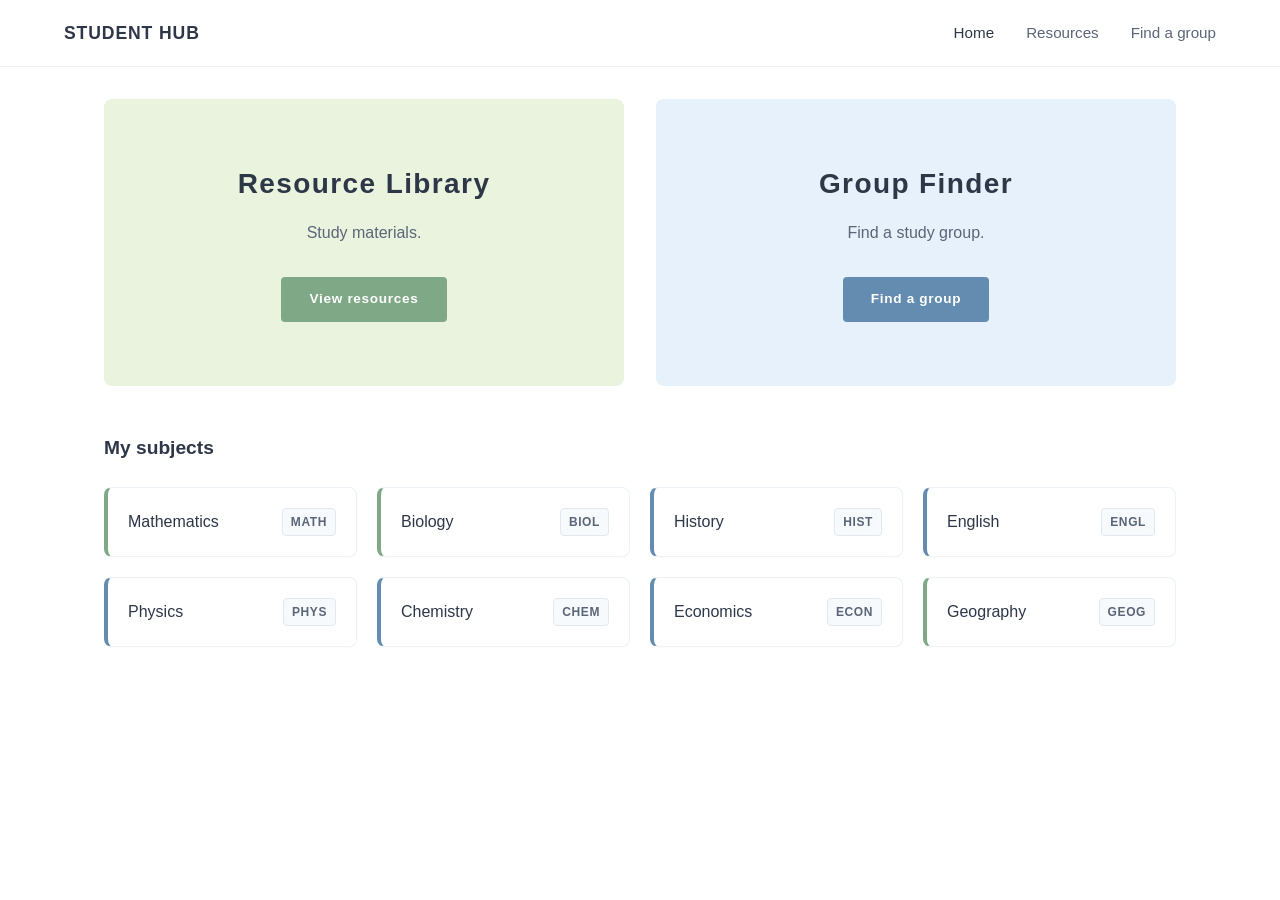
==== index.html @ 7a501eaf "added subject pages" ====
<!DOCTYPE html>
<html lang="en">
<head>
    <meta charset="UTF-8">
    <meta name="viewport" content="width=device-width, initial-scale=1.0">
    <title>Student Hub</title>
    <link rel="stylesheet" href="css/style.css">
</head>
<body>
    

    <nav class="navbar">
    <a href="index.html" class="nav-logo">STUDENT HUB</a>
    <div class="nav-links">
        <a href="index.html" class="active">Home</a>
        <a href="resources.html">Resources</a>
        <a href="group-finder.html">Find a group</a>
    </div>   
</nav>

    <main class="container">
        <section class="split-layout">
            <div class="split-panel panel-resources">
                <h2>Resource Library</h2>
                <p>Study materials.</p>
                <a href="resources.html" class="panel-btn">View resources</a>
            </div>
            <div class="split-panel panel-finder">
                <h2>Group Finder</h2>
                <p>Find a study group.</p>
                <a href="group-finder.html" class="panel-btn">Find a group</a>
            </div>
        </section>
 
     <section class="subject-section">
    <h3 class="section-title">My subjects</h3>
    <div class="subject-grid">
        <a href="math.html" class="subject-card border-math">
            <span class="subject-name">Mathematics</span>
            <span class="subject-code">MATH</span>
        </a>
        <a href="biology.html" class="subject-card border-bio">
            <span class="subject-name">Biology</span>
            <span class="subject-code">BIOL</span>
        </a>
        <a href="history.html" class="subject-card border-history">
            <span class="subject-name">History</span>
            <span class="subject-code">HIST</span>
        </a>
        <a href="english.html" class="subject-card border-lit">
            <span class="subject-name">English</span>
            <span class="subject-code">ENGL</span>
        </a>
        <a href="physics.html" class="subject-card border-physics">
            <span class="subject-name">Physics</span>
            <span class="subject-code">PHYS</span>
        </a>
        <a href="chemistry.html" class="subject-card border-chem">
            <span class="subject-name">Chemistry</span>
            <span class="subject-code">CHEM</span>
        </a>
        <a href="economics.html" class="subject-card border-econ">
            <span class="subject-name">Economics</span>
            <span class="subject-code">ECON</span>
        </a>
        <a href="geography.html" class="subject-card border-geo">
            <span class="subject-name">Geography</span>
            <span class="subject-code">GEOG</span>
        </a>
    </div>
</section>

    <script src="js/main.js"></script>
</body>
</html>
---- css/style.css ----
:root {
    --white-base: #ffffff;
    --text-main: #2d3748;
    --text-muted: #5a6578;
    --bg-resources: #eaf3de;
    --btn-resources: #7fa886;
    --bg-finder: #e6f1fb;
    --btn-finder: #638cb0;
    --font-clean: -apple-system, BlinkMacSystemFont, "Segoe UI", Roboto, sans-serif;
}

* {
    margin: 0;
    padding: 0;
    box-sizing: border-box;
}

body {
    font-family: var(--font-clean);
    background-color: var(--white-base);
    color: var(--text-main);
    line-height: 1.5;
}

.navbar {
    display: flex;
    justify-content: space-between;
    align-items: center;
    padding: 1.25rem 5%;
    background-color: var(--white-base);
    border-bottom: 1px solid #edf2f7;
}

.nav-logo {
    font-weight: 700;
    font-size: 1.1rem;
    letter-spacing: 0.05em;
    color: var(--text-main);
}

.nav-links {
    display: flex;
    align-items: center;
    gap: 2rem;
}

.nav-links a {
    text-decoration: none;
    color: var(--text-muted);
    font-size: 0.95rem;
    font-weight: 500;
    transition: color 0.2s ease;
}

.nav-links a:hover, .nav-links a.active {
    color: var(--text-main);
}

.container {
    max-width: 1200px;
    margin: 0 auto;
    padding: 2rem 5%;
}

.split-layout {
    display: flex;
    gap: 2rem;
    margin-bottom: 3rem;
    width: 100%;
}

.split-panel {
    flex: 1;
    border-radius: 8px;
    padding: 4rem 2rem;
    display: flex;
    flex-direction: column;
    align-items: center;
    justify-content: center;
    text-align: center;
    min-height: 280px;
}

.panel-resources {
    background-color: var(--bg-resources);
}

.panel-finder {
    background-color: var(--bg-finder);
}

.panel-resources h2, .panel-finder h2 {
    font-size: 1.75rem;
    font-weight: 700;
    margin-bottom: 1rem;
    letter-spacing: 0.05em;
}

.panel-resources p, .panel-finder p {
    color: var(--text-muted);
    font-size: 1rem;
    margin-bottom: 2rem;
    max-width: 400px;
}

.panel-btn {
    display: inline-block;
    text-decoration: none;
    font-weight: 600;
    font-size: 0.85rem;
    letter-spacing: 0.05em;
    padding: 0.75rem 1.75rem;
    border-radius: 4px;
    color: #ffffff;
    transition: background-color 0.2s ease;
}

.panel-resources .panel-btn {
    background-color: var(--btn-resources);
}

.panel-finder .panel-btn {
    background-color: var(--btn-finder);
}

.panel-btn:hover {
    opacity: 0.9;
}

.subject-section {
    margin-top: 2rem;
}

.section-title {
    font-size: 1.2rem;
    font-weight: 600;
    color: var(--text-main);
    margin-bottom: 1.5rem;
}

.subject-grid {
    display: grid;
    grid-template-columns: repeat(auto-fill, minmax(220px, 1fr));
    gap: 1.25rem;
}

.subject-card {
    display: flex;
    justify-content: space-between;
    align-items: center;
    background-color: var(--white-base);
    text-decoration: none;
    color: var(--text-main);
    padding: 1.25rem;
    border-radius: 8px;
    font-weight: 500;
    border: 1px solid #edf2f7;
    box-shadow: 0 1px 3px rgba(0,0,0,0.02);
    transition: transform 0.2s ease, box-shadow 0.2s ease;
}

.subject-card:hover {
    transform: translateY(-2px);
    box-shadow: 0 4px 6px rgba(0,0,0,0.05);
}

.border-math, .border-bio, .border-geo {
    border-left: 4px solid var(--btn-resources);
}

.border-history, .border-lit, .border-physics, .border-chem, .border-econ {
    border-left: 4px solid var(--btn-finder);
}

.subject-code {
    font-size: 0.75rem;
    font-weight: 700;
    letter-spacing: 0.05em;
    color: var(--text-muted);
    background-color: #f7fafc;
    padding: 0.25rem 0.5rem;
    border-radius: 4px;
    border: 1px solid #e2e8f0;
}

.navbar.nav-resources {
    border-bottom: 3px solid var(--btn-resources);
}

.navbar.nav-finder {
    border-bottom: 3px solid var(--btn-finder);
}

.page-header {
    padding: 2.5rem;
    border-radius: 8px;
    margin-bottom: 2rem;
}

.header-resources {
    background-color: var(--bg-resources);
}

.header-finder {
    background-color: var(--bg-finder);
}

.page-header h1 {
    font-size: 2rem;
    margin-bottom: 0.5rem;
    color: var(--text-main);
}

.page-header p {
    color: var(--text-muted);
    font-size: 1rem;
}

.placeholder-area {
    display: flex;
    align-items: center;
    justify-content: center;
    border: 2px dashed #e2e8f0;
    border-radius: 8px;
    min-height: 250px;
    padding: 2rem;
    text-align: center;
    color: var(--text-muted);
    font-style: italic;
    background-color: #fafafa;
}

@media (max-width: 768px) {
    .split-layout {
        flex-direction: column;
        gap: 1.5rem;
    }
    .split-panel {
        min-height: 220px;
        padding: 2rem 1rem;
    }
}

@media (max-width: 480px) {
    .subject-grid {
        grid-template-columns: 1fr;
        gap: 0.75rem;
    }
    .nav-links {
        gap: 1rem;
    }
}

.nav-logo {
    text-decoration: none;
    color: var(--text-main);
    font-weight: 700;
    font-size: 1.1rem;
    letter-spacing: 0.05em;
    cursor: pointer;
}


.btn {
    display: inline-block;
    padding: 10px 20px;
    background-color: #007bff;
    color: white;
    text-decoration: none;
    border-radius: 5px;
    margin-top: 10px;
}

.btn:hover {
    background-color: #0056b3;
}

.btn {
    display: inline-block;
    padding: 10px 20px;
    background-color: #007bff;
    color: white;
    text-decoration: none;
    border-radius: 5px;
    margin-top: 10px;
}

.btn:hover {
    background-color: #0056b3;
}

.btn-secondary {
    display: inline-block;
    padding: 10px 20px;
    background-color: #6c757d;
    color: white;
    text-decoration: none;
    border-radius: 5px;
    margin-top: 10px;
    margin-left: 10px;
}

.btn-secondary:hover {
    background-color: #5a6268;
}
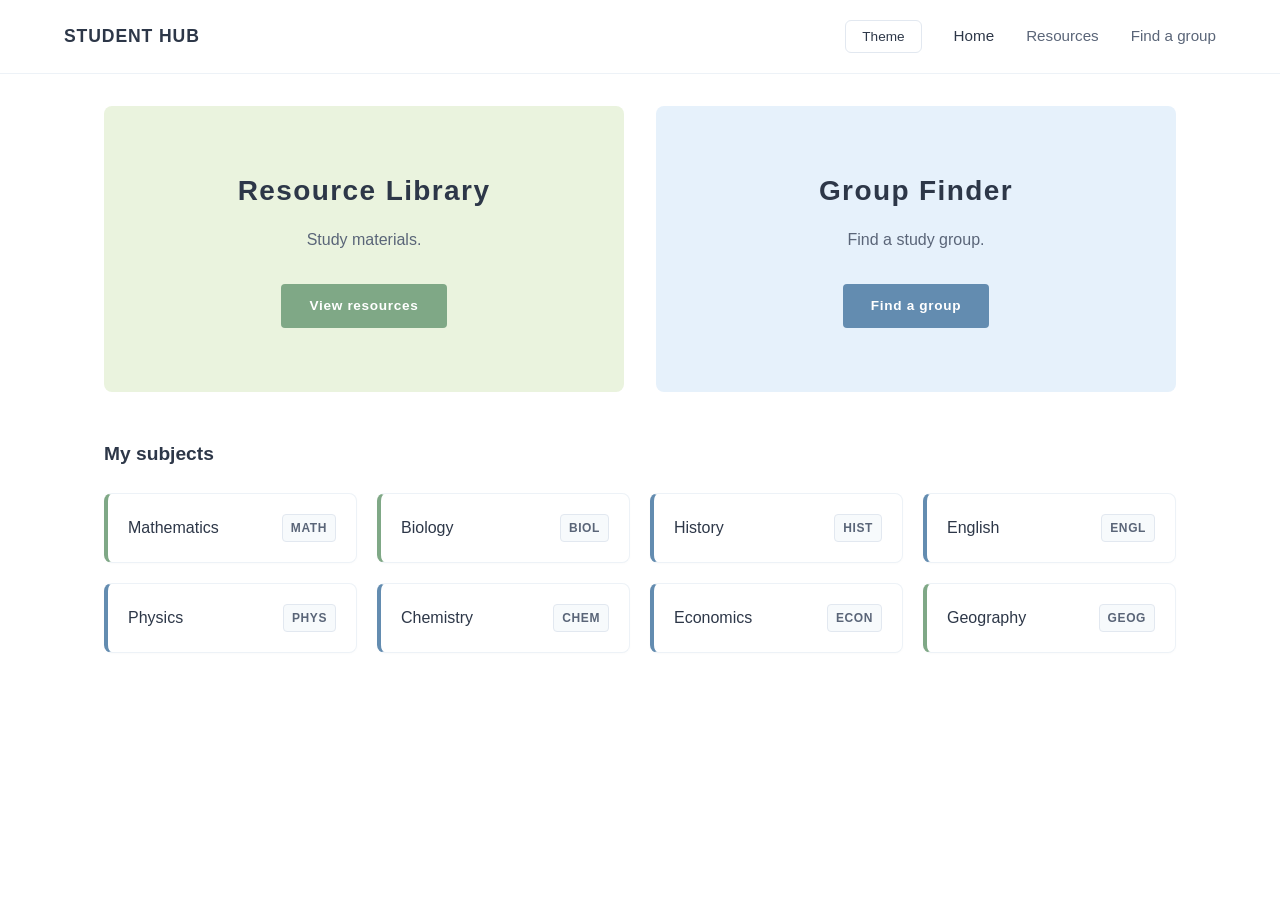
==== commit c2444cf7: "full debug and redo of the css to make it more efficient" ====
--- a/index.html
+++ b/index.html
@@ -12,6 +12,13 @@
     <nav class="navbar">
     <a href="index.html" class="nav-logo">STUDENT HUB</a>
     <div class="nav-links">
+        <div class="theme-menu">
+    <button id="themeMenuBtn" class="theme-menu-btn">Theme</button>
+    <div class="theme-menu-dropdown" id="themeMenuDropdown">
+        <button class="theme-option" data-theme="light">Light</button>
+        <button class="theme-option" data-theme="dark">Dark</button>
+    </div>
+</div>
         <a href="index.html" class="active">Home</a>
         <a href="resources.html">Resources</a>
         <a href="group-finder.html">Find a group</a>
--- a/css/style.css
+++ b/css/style.css
@@ -7,6 +7,14 @@
     --bg-finder: #e6f1fb;
     --btn-finder: #638cb0;
     --font-clean: -apple-system, BlinkMacSystemFont, "Segoe UI", Roboto, sans-serif;
+    --accent-math: #7fa886;
+    --accent-bio: #6fb08f;
+    --accent-physics: #638cb0;
+    --accent-chem: #8a7db0;
+    --accent-history: #c08a5c;
+    --accent-geo: #5ca88f;
+    --accent-econ: #b0a05c;
+    --accent-lit: #b0638c;
 }
 
 * {
@@ -36,6 +44,8 @@
     font-size: 1.1rem;
     letter-spacing: 0.05em;
     color: var(--text-main);
+    text-decoration: none;
+    cursor: pointer;
 }
 
 .nav-links {
@@ -228,6 +238,399 @@
     color: var(--text-muted);
     font-style: italic;
     background-color: #fafafa;
+}
+
+.btn {
+    display: inline-block;
+    padding: 10px 20px;
+    background-color: #007bff;
+    color: white;
+    text-decoration: none;
+    border-radius: 5px;
+    margin-top: 10px;
+}
+
+.btn:hover {
+    background-color: #0056b3;
+}
+
+.btn-secondary {
+    display: inline-block;
+    padding: 10px 20px;
+    background-color: #6c757d;
+    color: white;
+    text-decoration: none;
+    border-radius: 5px;
+    margin-top: 10px;
+    margin-left: 10px;
+}
+
+.btn-secondary:hover {
+    background-color: #5a6268;
+}
+
+.resource-group {
+    margin-bottom: 2.5rem;
+}
+
+.resource-subheading {
+    font-size: 1rem;
+    font-weight: 700;
+    text-transform: uppercase;
+    letter-spacing: 0.08em;
+    color: var(--text-muted);
+    margin-bottom: 1rem;
+    padding-bottom: 0.5rem;
+    border-bottom: 1px solid #edf2f7;
+}
+
+.resource-grid {
+    display: grid;
+    grid-template-columns: repeat(auto-fill, minmax(300px, 1fr));
+    gap: 1.5rem;
+}
+
+.resource-box {
+    display: block;
+    background-color: var(--white-base);
+    text-decoration: none;
+    color: var(--text-main);
+    padding: 2rem;
+    border-radius: 10px;
+    border: 1px solid #edf2f7;
+    border-left-width: 5px;
+    box-shadow: 0 1px 4px rgba(0,0,0,0.04);
+    transition: transform 0.2s ease, box-shadow 0.2s ease;
+}
+
+.resource-box:hover {
+    transform: translateY(-3px);
+    box-shadow: 0 6px 12px rgba(0,0,0,0.08);
+}
+
+.resource-box-top {
+    display: flex;
+    justify-content: space-between;
+    align-items: center;
+    margin-bottom: 0.75rem;
+}
+
+.resource-box .subject-name {
+    font-size: 1.35rem;
+    font-weight: 700;
+}
+
+.resource-standard {
+    font-size: 0.95rem;
+    color: var(--text-muted);
+}
+
+.resource-box.border-math { border-left-color: var(--accent-math); }
+.resource-box .subject-code { background-color: transparent; }
+.resource-box.border-math .subject-code { color: var(--accent-math); border-color: var(--accent-math); }
+
+.resource-box.border-bio { border-left-color: var(--accent-bio); }
+.resource-box.border-bio .subject-code { color: var(--accent-bio); border-color: var(--accent-bio); }
+
+.resource-box.border-physics { border-left-color: var(--accent-physics); }
+.resource-box.border-physics .subject-code { color: var(--accent-physics); border-color: var(--accent-physics); }
+
+.resource-box.border-chem { border-left-color: var(--accent-chem); }
+.resource-box.border-chem .subject-code { color: var(--accent-chem); border-color: var(--accent-chem); }
+
+.resource-box.border-history { border-left-color: var(--accent-history); }
+.resource-box.border-history .subject-code { color: var(--accent-history); border-color: var(--accent-history); }
+
+.resource-box.border-geo { border-left-color: var(--accent-geo); }
+.resource-box.border-geo .subject-code { color: var(--accent-geo); border-color: var(--accent-geo); }
+
+.resource-box.border-econ { border-left-color: var(--accent-econ); }
+.resource-box.border-econ .subject-code { color: var(--accent-econ); border-color: var(--accent-econ); }
+
+.resource-box.border-lit { border-left-color: var(--accent-lit); }
+.resource-box.border-lit .subject-code { color: var(--accent-lit); border-color: var(--accent-lit); }
+
+.timer-section {
+    margin-bottom: 2.5rem;
+}
+
+.timer-box {
+    background-color: var(--white-base);
+    border: 1px solid #edf2f7;
+    border-radius: 10px;
+    padding: 3rem 2rem;
+    text-align: center;
+    max-width: 400px;
+}
+
+.timer-display {
+    font-size: 4rem;
+    font-weight: 700;
+    color: var(--text-main);
+    letter-spacing: 0.05em;
+}
+
+.timer-label {
+    font-size: 1rem;
+    color: var(--text-muted);
+    margin-top: 0.5rem;
+    margin-bottom: 2rem;
+}
+
+.timer-settings {
+    display: flex;
+    justify-content: center;
+    flex-wrap: wrap;
+    gap: 1rem;
+    margin-bottom: 1.5rem;
+}
+
+.timer-settings label {
+    display: flex;
+    flex-direction: column;
+    font-size: 0.8rem;
+    color: var(--text-muted);
+    gap: 0.35rem;
+}
+
+.timer-settings input {
+    width: 65px;
+    padding: 0.4rem;
+    border: 1px solid #e2e8f0;
+    border-radius: 6px;
+    font-size: 1rem;
+    text-align: center;
+    font-family: var(--font-clean);
+}
+
+.timer-controls {
+    display: flex;
+    justify-content: center;
+    gap: 0.75rem;
+}
+
+.timer-btn {
+    padding: 0.65rem 1.5rem;
+    border: 1px solid #e2e8f0;
+    border-radius: 6px;
+    background-color: var(--white-base);
+    color: var(--text-main);
+    font-weight: 600;
+    font-size: 0.9rem;
+    cursor: pointer;
+    transition: background-color 0.2s ease;
+}
+
+.timer-btn:hover {
+    background-color: #f7fafc;
+}
+
+.timer-btn-primary {
+    background-color: var(--btn-finder);
+    color: #ffffff;
+    border-color: var(--btn-finder);
+}
+
+.timer-btn-primary:hover {
+    opacity: 0.9;
+    background-color: var(--btn-finder);
+}
+
+.prompt-section {
+    margin-bottom: 2.5rem;
+}
+
+.prompt-subject-select {
+    margin-bottom: 1.5rem;
+}
+
+.prompt-subject-select label {
+    display: block;
+    font-size: 0.85rem;
+    color: var(--text-muted);
+    margin-bottom: 0.5rem;
+}
+
+.prompt-subject-select select {
+    padding: 0.6rem 1rem;
+    border: 1px solid #e2e8f0;
+    border-radius: 6px;
+    font-size: 0.95rem;
+    font-family: var(--font-clean);
+    color: var(--text-main);
+    background-color: var(--white-base);
+}
+
+.prompt-grid {
+    display: grid;
+    grid-template-columns: repeat(auto-fill, minmax(260px, 1fr));
+    gap: 1rem;
+}
+
+.prompt-card {
+    background-color: var(--white-base);
+    border: 1px solid #edf2f7;
+    border-left: 4px solid var(--btn-finder);
+    border-radius: 8px;
+    padding: 1.25rem;
+    font-size: 0.95rem;
+    color: var(--text-main);
+}
+
+.back-btn {
+    display: inline-block;
+    margin: 1.5rem 5% 0;
+    color: var(--text-muted);
+    text-decoration: none;
+    font-size: 0.9rem;
+}
+
+.back-btn:hover {
+    color: var(--text-main);
+}
+
+.theme-menu {
+    position: relative;
+}
+
+.theme-menu-btn {
+    background: none;
+    border: 1px solid #e2e8f0;
+    border-radius: 6px;
+    padding: 0.5rem 1rem;
+    cursor: pointer;
+    font-size: 0.85rem;
+    font-family: var(--font-clean);
+    color: var(--text-main);
+}
+
+.theme-menu-dropdown {
+    display: none;
+    position: absolute;
+    top: 110%;
+    right: 0;
+    background-color: var(--white-base);
+    border: 1px solid #e2e8f0;
+    border-radius: 6px;
+    box-shadow: 0 4px 10px rgba(0,0,0,0.08);
+    overflow: hidden;
+    z-index: 10;
+    min-width: 120px;
+}
+
+.theme-menu-dropdown.open {
+    display: block;
+}
+
+.theme-option {
+    display: block;
+    width: 100%;
+    text-align: left;
+    padding: 0.6rem 1rem;
+    background: none;
+    border: none;
+    font-size: 0.9rem;
+    font-family: var(--font-clean);
+    color: var(--text-main);
+    cursor: pointer;
+}
+
+.theme-option:hover {
+    background-color: #f7fafc;
+}
+
+body.dark-mode {
+    background-color: #1a202c;
+    color: #e2e8f0;
+}
+
+body.dark-mode .navbar {
+    background-color: #1a202c;
+    border-bottom-color: #2d3748;
+}
+
+body.dark-mode .nav-logo,
+body.dark-mode .page-header h1,
+body.dark-mode .subject-name,
+body.dark-mode .timer-display,
+body.dark-mode h1,
+body.dark-mode h2,
+body.dark-mode h3 {
+    color: #f7fafc;
+}
+
+body.dark-mode .nav-links a,
+body.dark-mode .subject-code,
+body.dark-mode .resource-standard,
+body.dark-mode .timer-label,
+body.dark-mode .resource-subheading,
+body.dark-mode .page-header p,
+body.dark-mode .back-btn,
+body.dark-mode .section-title,
+body.dark-mode .prompt-subject-select label,
+body.dark-mode .timer-settings label {
+    color: #a0aec0;
+}
+
+body.dark-mode .nav-links a:hover,
+body.dark-mode .nav-links a.active,
+body.dark-mode .back-btn:hover {
+    color: #f7fafc;
+}
+
+body.dark-mode .resource-box,
+body.dark-mode .subject-card,
+body.dark-mode .timer-box,
+body.dark-mode .prompt-card,
+body.dark-mode .theme-menu-dropdown,
+body.dark-mode .placeholder-area {
+    background-color: #2d3748;
+    border-color: #4a5568;
+}
+
+body.dark-mode .theme-option {
+    color: #e2e8f0;
+}
+
+body.dark-mode .theme-option:hover {
+    background-color: #364154;
+}
+
+body.dark-mode .theme-menu-btn {
+    color: #e2e8f0;
+    border-color: #4a5568;
+}
+
+body.dark-mode .subject-code {
+    background-color: #1a202c;
+    border-color: #4a5568;
+}
+
+body.dark-mode .timer-settings input,
+body.dark-mode .prompt-subject-select select {
+    background-color: #1a202c;
+    color: #e2e8f0;
+    border-color: #4a5568;
+}
+
+body.dark-mode .timer-btn {
+    background-color: #2d3748;
+    color: #e2e8f0;
+    border-color: #4a5568;
+}
+
+body.dark-mode .timer-btn:hover {
+    background-color: #364154;
+}
+
+body.dark-mode .timer-btn-primary {
+    background-color: var(--btn-finder);
+    color: #ffffff;
+}
+
+body.dark-mode .resource-subheading,
+body.dark-mode .section-title {
+    border-bottom-color: #4a5568;
 }
 
 @media (max-width: 768px) {
@@ -249,57 +652,4 @@
     .nav-links {
         gap: 1rem;
     }
-}
-
-.nav-logo {
-    text-decoration: none;
-    color: var(--text-main);
-    font-weight: 700;
-    font-size: 1.1rem;
-    letter-spacing: 0.05em;
-    cursor: pointer;
-}
-
-
-.btn {
-    display: inline-block;
-    padding: 10px 20px;
-    background-color: #007bff;
-    color: white;
-    text-decoration: none;
-    border-radius: 5px;
-    margin-top: 10px;
-}
-
-.btn:hover {
-    background-color: #0056b3;
-}
-
-.btn {
-    display: inline-block;
-    padding: 10px 20px;
-    background-color: #007bff;
-    color: white;
-    text-decoration: none;
-    border-radius: 5px;
-    margin-top: 10px;
-}
-
-.btn:hover {
-    background-color: #0056b3;
-}
-
-.btn-secondary {
-    display: inline-block;
-    padding: 10px 20px;
-    background-color: #6c757d;
-    color: white;
-    text-decoration: none;
-    border-radius: 5px;
-    margin-top: 10px;
-    margin-left: 10px;
-}
-
-.btn-secondary:hover {
-    background-color: #5a6268;
 }
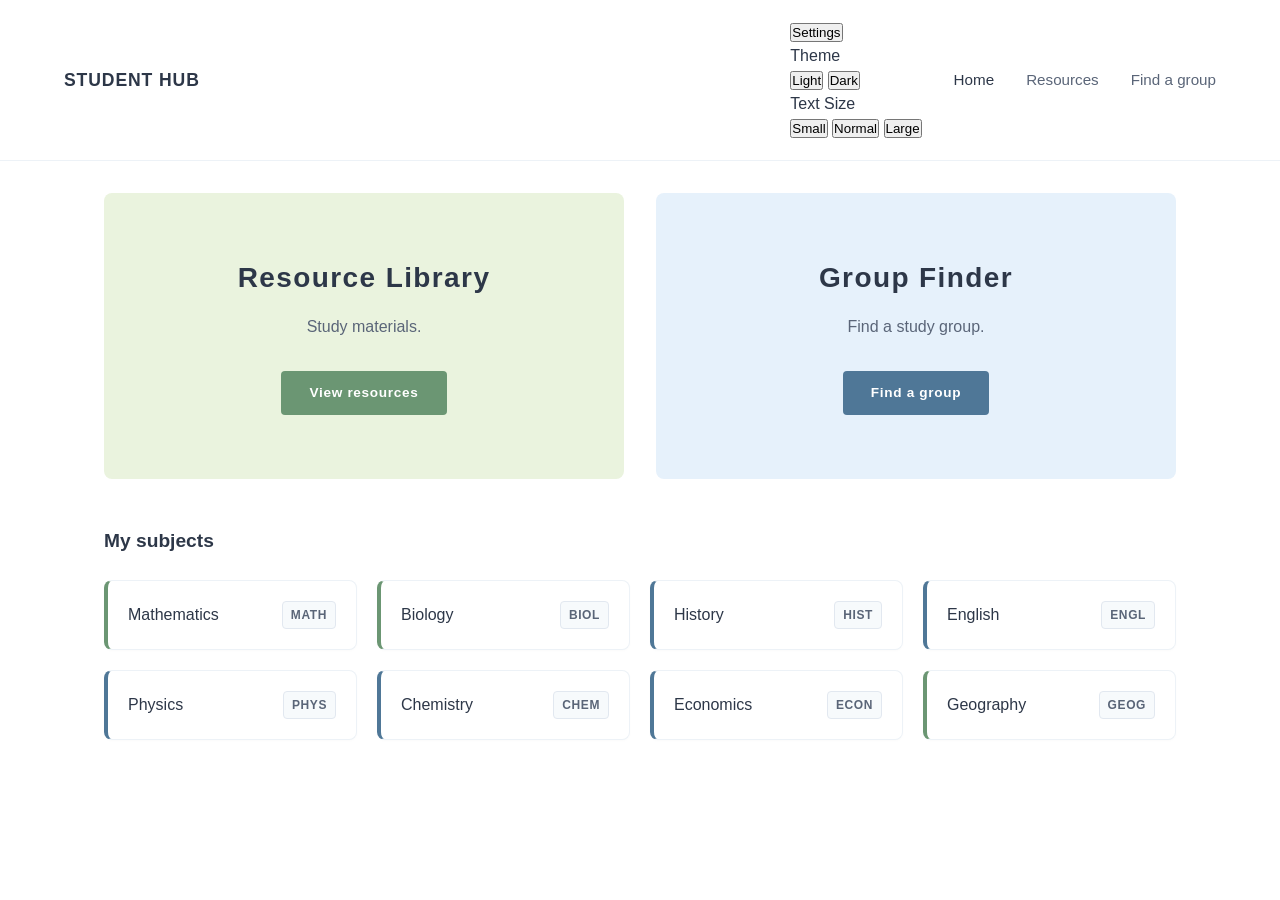
==== commit 0f76ccd0: "updated settings page" ====
--- a/index.html
+++ b/index.html
@@ -12,11 +12,22 @@
     <nav class="navbar">
     <a href="index.html" class="nav-logo">STUDENT HUB</a>
     <div class="nav-links">
-        <div class="theme-menu">
-    <button id="themeMenuBtn" class="theme-menu-btn">Theme</button>
-    <div class="theme-menu-dropdown" id="themeMenuDropdown">
-        <button class="theme-option" data-theme="light">Light</button>
-        <button class="theme-option" data-theme="dark">Dark</button>
+        <div class="settings-menu">
+    <button id="settingsMenuBtn" class="settings-menu-btn">
+        <span>Settings</span>
+    </button>
+    <div class="settings-menu-dropdown" id="settingsMenuDropdown">
+        <div class="settings-group">
+            <p class="settings-label">Theme</p>
+            <button class="settings-option" data-theme="light">Light</button>
+            <button class="settings-option" data-theme="dark">Dark</button>
+        </div>
+        <div class="settings-group">
+            <p class="settings-label">Text Size</p>
+            <button class="settings-option" data-textsize="small">Small</button>
+            <button class="settings-option" data-textsize="normal">Normal</button>
+            <button class="settings-option" data-textsize="large">Large</button>
+        </div>
     </div>
 </div>
         <a href="index.html" class="active">Home</a>
--- a/css/style.css
+++ b/css/style.css
@@ -3,9 +3,9 @@
     --text-main: #2d3748;
     --text-muted: #5a6578;
     --bg-resources: #eaf3de;
-    --btn-resources: #7fa886;
+    --btn-resources: #6b9673;
+    --btn-finder: #4f7797;
     --bg-finder: #e6f1fb;
-    --btn-finder: #638cb0;
     --font-clean: -apple-system, BlinkMacSystemFont, "Segoe UI", Roboto, sans-serif;
     --accent-math: #7fa886;
     --accent-bio: #6fb08f;
@@ -326,29 +326,33 @@
 }
 
 .resource-box.border-math { border-left-color: var(--accent-math); }
-.resource-box .subject-code { background-color: transparent; }
-.resource-box.border-math .subject-code { color: var(--accent-math); border-color: var(--accent-math); }
+.resource-box.border-math .subject-code { border-color: var(--accent-math); }
 
 .resource-box.border-bio { border-left-color: var(--accent-bio); }
-.resource-box.border-bio .subject-code { color: var(--accent-bio); border-color: var(--accent-bio); }
+.resource-box.border-bio .subject-code { border-color: var(--accent-bio); }
 
 .resource-box.border-physics { border-left-color: var(--accent-physics); }
-.resource-box.border-physics .subject-code { color: var(--accent-physics); border-color: var(--accent-physics); }
+.resource-box.border-physics .subject-code { border-color: var(--accent-physics); }
 
 .resource-box.border-chem { border-left-color: var(--accent-chem); }
-.resource-box.border-chem .subject-code { color: var(--accent-chem); border-color: var(--accent-chem); }
+.resource-box.border-chem .subject-code { border-color: var(--accent-chem); }
 
 .resource-box.border-history { border-left-color: var(--accent-history); }
-.resource-box.border-history .subject-code { color: var(--accent-history); border-color: var(--accent-history); }
+.resource-box.border-history .subject-code { border-color: var(--accent-history); }
 
 .resource-box.border-geo { border-left-color: var(--accent-geo); }
-.resource-box.border-geo .subject-code { color: var(--accent-geo); border-color: var(--accent-geo); }
+.resource-box.border-geo .subject-code { border-color: var(--accent-geo); }
 
 .resource-box.border-econ { border-left-color: var(--accent-econ); }
-.resource-box.border-econ .subject-code { color: var(--accent-econ); border-color: var(--accent-econ); }
+.resource-box.border-econ .subject-code { border-color: var(--accent-econ); }
 
 .resource-box.border-lit { border-left-color: var(--accent-lit); }
-.resource-box.border-lit .subject-code { color: var(--accent-lit); border-color: var(--accent-lit); }
+.resource-box.border-lit .subject-code { border-color: var(--accent-lit); }
+
+.resource-box .subject-code {
+    color: var(--text-muted);
+    background-color: transparent;
+}
 
 .timer-section {
     margin-bottom: 2.5rem;
@@ -633,23 +637,188 @@
     border-bottom-color: #4a5568;
 }
 
-@media (max-width: 768px) {
-    .split-layout {
-        flex-direction: column;
-        gap: 1.5rem;
-    }
-    .split-panel {
-        min-height: 220px;
-        padding: 2rem 1rem;
-    }
-}
-
-@media (max-width: 480px) {
-    .subject-grid {
-        grid-template-columns: 1fr;
-        gap: 0.75rem;
-    }
-    .nav-links {
-        gap: 1rem;
-    }
+body.dark-mode .panel-resources h2,
+body.dark-mode .panel-finder h2,
+body.dark-mode .panel-resources p,
+body.dark-mode .panel-finder p,
+body.dark-mode .header-resources h1,
+body.dark-mode .header-finder h1,
+body.dark-mode .header-resources p,
+body.dark-mode .header-finder p {
+    color: var(--text-main);
+}
+
+.listings-section {
+    margin-bottom: 2.5rem;
+}
+
+.filter-bar {
+    display: flex;
+    gap: 1rem;
+    margin-bottom: 1.5rem;
+}
+
+.filter-bar select {
+    padding: 0.6rem 1rem;
+    border: 1px solid #e2e8f0;
+    border-radius: 6px;
+    font-size: 0.9rem;
+    font-family: var(--font-clean);
+    color: var(--text-main);
+    background-color: var(--white-base);
+}
+
+.listing-grid {
+    display: grid;
+    grid-template-columns: repeat(auto-fill, minmax(280px, 1fr));
+    gap: 1.25rem;
+}
+
+.listing-card {
+    background-color: var(--white-base);
+    border: 1px solid #edf2f7;
+    border-left: 4px solid var(--btn-finder);
+    border-radius: 8px;
+    padding: 1.25rem;
+}
+
+.listing-card-top {
+    display: flex;
+    justify-content: space-between;
+    align-items: center;
+    margin-bottom: 0.5rem;
+}
+
+.listing-subject {
+    font-size: 1.1rem;
+    font-weight: 700;
+    color: var(--text-main);
+}
+
+.listing-level {
+    font-size: 0.75rem;
+    font-weight: 700;
+    color: var(--text-muted);
+    background-color: #f7fafc;
+    padding: 0.2rem 0.5rem;
+    border-radius: 4px;
+    border: 1px solid #e2e8f0;
+}
+
+.listing-time {
+    font-size: 0.9rem;
+    color: var(--text-muted);
+    margin-bottom: 0.75rem;
+}
+
+.listing-join {
+    display: inline-block;
+    text-decoration: none;
+    font-weight: 600;
+    font-size: 0.85rem;
+    padding: 0.5rem 1.25rem;
+    border-radius: 4px;
+    color: #ffffff;
+    background-color: var(--btn-finder);
+}
+
+.listing-join:hover {
+    opacity: 0.9;
+}
+
+body.dark-mode .listing-card {
+    background-color: #2d3748;
+    border-color: #4a5568;
+}
+
+body.dark-mode .listing-subject {
+    color: #f7fafc;
+}
+
+body.dark-mode .listing-level,
+body.dark-mode .listing-time {
+    color: #a0aec0;
+}
+
+body.dark-mode .listing-level {
+    background-color: #1a202c;
+    border-color: #4a5568;
+}
+
+body.dark-mode .filter-bar select {
+    background-color: #1a202c;
+    color: #e2e8f0;
+    border-color: #4a5568;
+}
+
+.post-section {
+    margin-bottom: 2.5rem;
+}
+
+.post-form {
+    background-color: var(--white-base);
+    border: 1px solid #edf2f7;
+    border-radius: 10px;
+    padding: 2rem;
+    max-width: 500px;
+}
+
+.post-form-row {
+    display: flex;
+    gap: 1rem;
+    margin-bottom: 1rem;
+}
+
+.post-form label {
+    display: flex;
+    flex-direction: column;
+    font-size: 0.85rem;
+    color: var(--text-muted);
+    gap: 0.35rem;
+    flex: 1;
+}
+
+.post-form-full {
+    display: flex;
+    flex-direction: column;
+    font-size: 0.85rem;
+    color: var(--text-muted);
+    gap: 0.35rem;
+    margin-bottom: 1rem;
+}
+
+.post-form select,
+.post-form input {
+    padding: 0.6rem;
+    border: 1px solid #e2e8f0;
+    border-radius: 6px;
+    font-size: 0.95rem;
+    font-family: var(--font-clean);
+    color: var(--text-main);
+    background-color: var(--white-base);
+}
+
+.post-form-note {
+    font-size: 0.8rem;
+    color: var(--text-muted);
+    margin-bottom: 1.25rem;
+    font-style: italic;
+}
+
+body.dark-mode .post-form {
+    background-color: #2d3748;
+    border-color: #4a5568;
+}
+
+body.dark-mode .post-form label,
+body.dark-mode .post-form-full,
+body.dark-mode .post-form-note {
+    color: #a0aec0;
+}
+
+body.dark-mode .post-form select,
+body.dark-mode .post-form input {
+    background-color: #1a202c;
+    color: #e2e8f0;
+    border-color: #4a5568;
 }
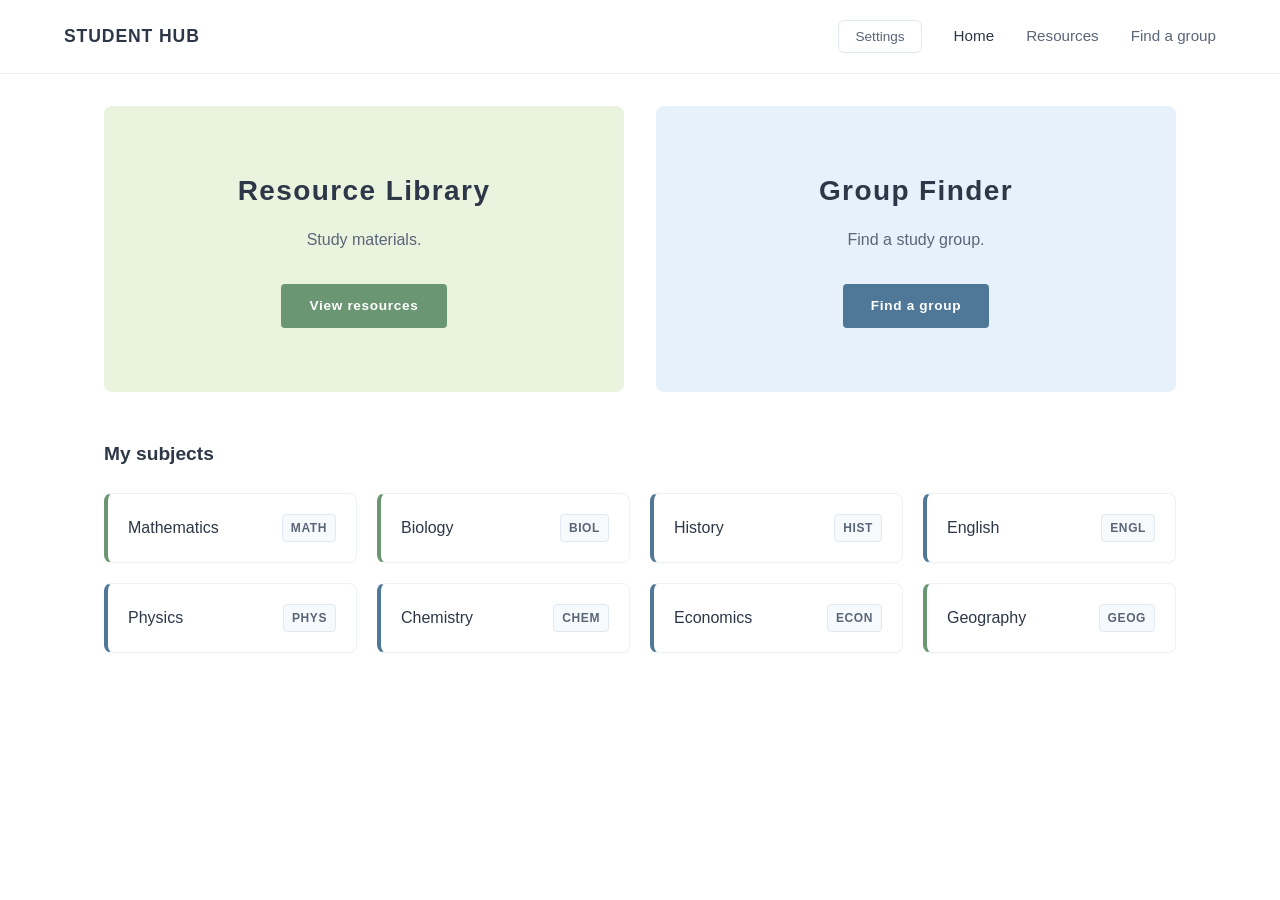
==== commit e74c6ea1: "html dyslexic font update" ====
--- a/index.html
+++ b/index.html
@@ -28,6 +28,11 @@
             <button class="settings-option" data-textsize="normal">Normal</button>
             <button class="settings-option" data-textsize="large">Large</button>
         </div>
+        <div class="settings-group">
+    <p class="settings-label">Font</p>
+    <button class="settings-option" data-font="default">Default</button>
+    <button class="settings-option" data-font="dyslexic">Dyslexic-friendly</button>
+</div>
     </div>
 </div>
         <a href="index.html" class="active">Home</a>
--- a/css/style.css
+++ b/css/style.css
@@ -1,3 +1,10 @@
+@font-face {
+    font-family: 'OpenDyslexic';
+    src: url('https://cdn.jsdelivr.net/npm/open-dyslexic@1.0.3/open-dyslexic-regular.woff') format('woff');
+    font-weight: normal;
+    font-style: normal;
+}
+
 :root {
     --white-base: #ffffff;
     --text-main: #2d3748;
@@ -492,55 +499,132 @@
 .back-btn:hover {
     color: var(--text-main);
 }
-
-.theme-menu {
+.settings-menu {
     position: relative;
 }
 
-.theme-menu-btn {
-    background: none;
+.settings-menu-btn {
+    display: flex;
+    align-items: center;
+    gap: 0.4rem;
+    background-color: var(--white-base);
     border: 1px solid #e2e8f0;
     border-radius: 6px;
     padding: 0.5rem 1rem;
     cursor: pointer;
     font-size: 0.85rem;
+    font-weight: 500;
     font-family: var(--font-clean);
-    color: var(--text-main);
-}
-
-.theme-menu-dropdown {
+    color: var(--text-muted);
+    transition: color 0.2s ease, border-color 0.2s ease;
+}
+
+.settings-menu-btn:hover {
+    color: var(--text-main);
+    border-color: #cbd5e0;
+}
+
+.settings-menu-dropdown {
     display: none;
     position: absolute;
     top: 110%;
     right: 0;
     background-color: var(--white-base);
     border: 1px solid #e2e8f0;
-    border-radius: 6px;
-    box-shadow: 0 4px 10px rgba(0,0,0,0.08);
-    overflow: hidden;
+    border-radius: 8px;
+    box-shadow: 0 6px 16px rgba(0,0,0,0.1);
+    padding: 0.75rem;
     z-index: 10;
-    min-width: 120px;
-}
-
-.theme-menu-dropdown.open {
+    min-width: 160px;
+}
+
+.settings-menu-dropdown.open {
     display: block;
 }
 
-.theme-option {
+.settings-group {
+    margin-bottom: 0.75rem;
+}
+
+.settings-group:last-child {
+    margin-bottom: 0;
+}
+
+.settings-label {
+    font-size: 0.7rem;
+    font-weight: 700;
+    text-transform: uppercase;
+    letter-spacing: 0.05em;
+    color: var(--text-muted);
+    margin-bottom: 0.4rem;
+    padding: 0 0.25rem;
+}
+
+.settings-option {
     display: block;
     width: 100%;
     text-align: left;
-    padding: 0.6rem 1rem;
+    padding: 0.5rem 0.6rem;
     background: none;
     border: none;
-    font-size: 0.9rem;
+    border-radius: 4px;
+    font-size: 0.88rem;
     font-family: var(--font-clean);
     color: var(--text-main);
     cursor: pointer;
 }
 
-.theme-option:hover {
+.settings-option:hover {
     background-color: #f7fafc;
+}
+
+.settings-option.selected {
+    background-color: #edf2f7;
+    font-weight: 600;
+}
+
+html.text-large {
+    font-size: 118.75%;
+}
+
+html.text-small {
+    font-size: 87.5%;
+}
+
+html.font-dyslexic,
+html.font-dyslexic * {
+    font-family: 'OpenDyslexic', var(--font-clean) !important;
+}
+
+body.dark-mode .settings-menu-btn {
+    color: #a0aec0;
+    background-color: #2d3748;
+    border-color: #4a5568;
+}
+
+body.dark-mode .settings-menu-btn:hover {
+    color: #f7fafc;
+}
+
+body.dark-mode .settings-menu-dropdown {
+    background-color: #2d3748;
+    border-color: #4a5568;
+}
+
+body.dark-mode .settings-label {
+    color: #718096;
+}
+
+body.dark-mode .settings-option {
+    color: #e2e8f0;
+}
+
+body.dark-mode .settings-option:hover {
+    background-color: #364154;
+}
+
+body.dark-mode .settings-option.selected {
+    background-color: #364154;
 }
 
 body.dark-mode {
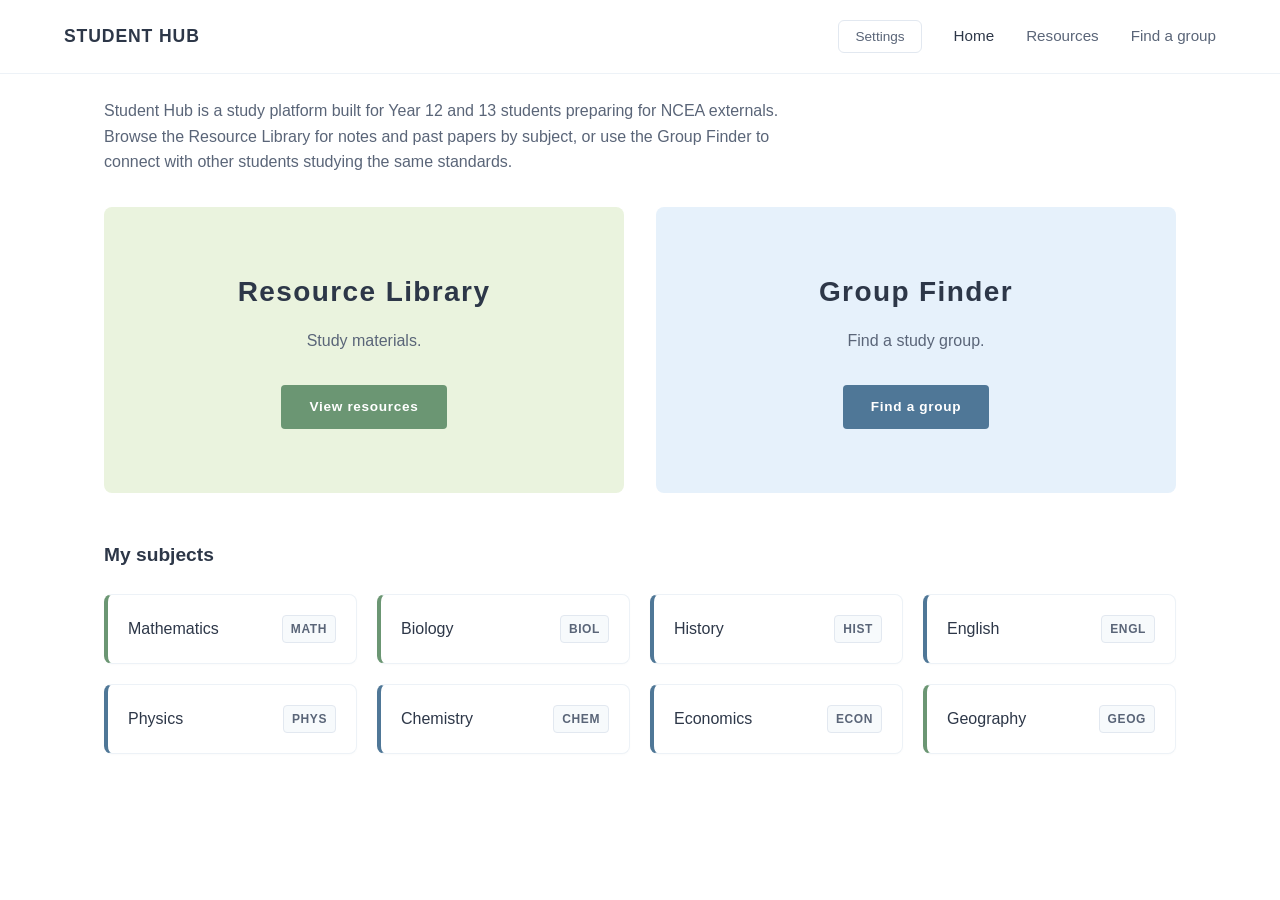
==== commit 11ff0bf7: "site desctp + mobile patch" ====
--- a/index.html
+++ b/index.html
@@ -40,7 +40,9 @@
         <a href="group-finder.html">Find a group</a>
     </div>   
 </nav>
-
+<section class="intro-section">
+    <p class="intro-text">Student Hub is a study platform built for Year 12 and 13 students preparing for NCEA externals. Browse the Resource Library for notes and past papers by subject, or use the Group Finder to connect with other students studying the same standards.</p>
+</section>
     <main class="container">
         <section class="split-layout">
             <div class="split-panel panel-resources">
--- a/css/style.css
+++ b/css/style.css
@@ -1,8 +1,10 @@
 @font-face {
     font-family: 'OpenDyslexic';
-    src: url('https://cdn.jsdelivr.net/npm/open-dyslexic@1.0.3/open-dyslexic-regular.woff') format('woff');
-    font-weight: normal;
+    src: url('https://cdn.jsdelivr.net/fontsource/fonts/opendyslexic@latest/latin-400-normal.woff2') format('woff2'),
+         url('https://cdn.jsdelivr.net/fontsource/fonts/opendyslexic@latest/latin-400-normal.woff') format('woff');
+    font-weight: 400;
     font-style: normal;
+    font-display: swap;
 }
 
 :root {
@@ -250,30 +252,47 @@
 .btn {
     display: inline-block;
     padding: 10px 20px;
-    background-color: #007bff;
+    background-color: var(--btn-finder);
     color: white;
     text-decoration: none;
     border-radius: 5px;
     margin-top: 10px;
+    font-weight: 600;
+    font-size: 0.85rem;
+    transition: opacity 0.2s ease;
 }
 
 .btn:hover {
-    background-color: #0056b3;
+    opacity: 0.9;
 }
 
 .btn-secondary {
     display: inline-block;
     padding: 10px 20px;
-    background-color: #6c757d;
-    color: white;
+    background-color: transparent;
+    color: var(--btn-finder);
+    border: 1px solid var(--btn-finder);
     text-decoration: none;
     border-radius: 5px;
     margin-top: 10px;
-    margin-left: 10px;
+    font-weight: 600;
+    font-size: 0.85rem;
+    transition: background-color 0.2s ease;
 }
 
 .btn-secondary:hover {
-    background-color: #5a6268;
+    background-color: var(--btn-finder);
+    color: #ffffff;
+}
+
+body.dark-mode .btn-secondary {
+    color: #8bb4d6;
+    border-color: #8bb4d6;
+}
+
+body.dark-mode .btn-secondary:hover {
+    background-color: #8bb4d6;
+    color: #1a202c;
 }
 
 .resource-group {
@@ -499,6 +518,7 @@
 .back-btn:hover {
     color: var(--text-main);
 }
+
 .settings-menu {
     position: relative;
 }
@@ -905,4 +925,338 @@
     background-color: #1a202c;
     color: #e2e8f0;
     border-color: #4a5568;
+}
+
+.subject-header {
+    padding: 2rem;
+    border-radius: 10px;
+    margin-bottom: 2rem;
+    border-left: 5px solid var(--btn-finder);
+    background-color: #fafbfc;
+}
+
+.subject-header h1 {
+    font-size: 2rem;
+    margin-bottom: 0.4rem;
+}
+
+.subject-standard-tag {
+    font-size: 0.95rem;
+    color: var(--text-muted);
+}
+
+.subject-header.border-math { border-left-color: var(--accent-math); }
+.subject-header.border-bio { border-left-color: var(--accent-bio); }
+.subject-header.border-physics { border-left-color: var(--accent-physics); }
+.subject-header.border-chem { border-left-color: var(--accent-chem); }
+.subject-header.border-history { border-left-color: var(--accent-history); }
+.subject-header.border-geo { border-left-color: var(--accent-geo); }
+.subject-header.border-econ { border-left-color: var(--accent-econ); }
+.subject-header.border-lit { border-left-color: var(--accent-lit); }
+
+.notes-section,
+.practice-section {
+    margin-bottom: 2.5rem;
+}
+
+.notes-card {
+    background-color: var(--white-base);
+    border: 1px solid #edf2f7;
+    border-radius: 10px;
+    padding: 1.75rem;
+}
+
+.notes-card h3 {
+    font-size: 1.1rem;
+    margin-bottom: 1rem;
+}
+
+.notes-list {
+    padding-left: 1.25rem;
+    color: var(--text-main);
+}
+
+.notes-list li {
+    margin-bottom: 0.6rem;
+    line-height: 1.6;
+}
+
+.practice-buttons {
+    display: flex;
+    gap: 1rem;
+    flex-wrap: wrap;
+}
+
+body.dark-mode .subject-header {
+    background-color: #2d3748;
+}
+
+body.dark-mode .subject-standard-tag {
+    color: #a0aec0;
+}
+
+body.dark-mode .notes-card {
+    background-color: #2d3748;
+    border-color: #4a5568;
+}
+
+body.dark-mode .notes-list {
+    color: #e2e8f0;
+}
+
+.year-block {
+    margin-bottom: 1.5rem;
+}
+
+.year-block:last-child {
+    margin-bottom: 0;
+}
+
+.year-label {
+    font-size: 0.9rem;
+    font-weight: 700;
+    color: var(--text-muted);
+    margin-bottom: 0.5rem;
+}
+
+.year-links {
+    display: flex;
+    gap: 0.75rem;
+    flex-wrap: wrap;
+}
+
+body.dark-mode .year-label {
+    color: #a0aec0;
+}
+
+.standard-select-section {
+    margin-bottom: 2rem;
+}
+
+.standard-select-label {
+    display: block;
+    font-size: 0.85rem;
+    color: var(--text-muted);
+    margin-bottom: 0.5rem;
+}
+
+.standard-select {
+    padding: 0.6rem 1rem;
+    border: 1px solid #e2e8f0;
+    border-radius: 6px;
+    font-size: 0.95rem;
+    font-family: var(--font-clean);
+    color: var(--text-main);
+    background-color: var(--white-base);
+    min-width: 260px;
+}
+
+body.dark-mode .standard-select {
+    background-color: #1a202c;
+    color: #e2e8f0;
+    border-color: #4a5568;
+}
+
+.jump-link {
+    display: inline-block;
+    margin: 0 0 1.5rem;
+    color: var(--text-muted);
+    text-decoration: none;
+    font-size: 0.9rem;
+}
+
+.jump-link:hover {
+    color: var(--text-main);
+}
+
+html {
+    scroll-behavior: smooth;
+}
+
+.listing-join-static {
+    display: inline-block;
+    font-weight: 600;
+    font-size: 0.85rem;
+    padding: 0.5rem 1.25rem;
+    border-radius: 4px;
+    color: var(--text-muted);
+    background-color: #f7fafc;
+    border: 1px solid #e2e8f0;
+}
+
+body.dark-mode .listing-join-static {
+    background-color: #1a202c;
+    border-color: #4a5568;
+    color: #a0aec0;
+}
+
+@media (max-width: 600px) {
+    .navbar {
+        flex-wrap: wrap;
+        gap: 0.75rem;
+    }
+
+    .nav-links {
+        width: 100%;
+        justify-content: space-between;
+        gap: 1rem;
+        flex-wrap: wrap;
+    }
+
+    .settings-menu-dropdown {
+        right: -10px;
+        min-width: 180px;
+    }
+
+    .timer-settings {
+        justify-content: flex-start;
+    }
+
+    .timer-controls {
+        flex-wrap: wrap;
+    }
+
+    .filter-bar {
+        flex-direction: column;
+    }
+
+    .filter-bar select {
+        width: 100%;
+    }
+
+    .post-form-row {
+        flex-direction: column;
+    }
+
+    .practice-buttons {
+        flex-direction: column;
+        align-items: flex-start;
+    }
+
+    .practice-buttons .btn,
+    .practice-buttons .btn-secondary {
+        width: 100%;
+        text-align: center;
+    }
+
+    .year-links {
+        flex-direction: column;
+    }
+
+    .year-links a {
+        width: 100%;
+        text-align: center;
+    }
+
+    .subject-header {
+        padding: 1.5rem;
+    }
+
+    .timer-box {
+        max-width: 100%;
+    }
+
+    .standard-select {
+        width: 100%;
+        min-width: 0;
+    }
+}
+
+.intro-section {
+    padding: 1.5rem 5% 0;
+    max-width: 1200px;
+    margin: 0 auto;
+}
+
+.intro-text {
+    color: var(--text-muted);
+    font-size: 1rem;
+    line-height: 1.6;
+    max-width: 700px;
+}
+
+body.dark-mode .intro-text {
+    color: #a0aec0;
+}
+
+@media (max-width: 600px) {
+    .navbar {
+        flex-wrap: wrap;
+        gap: 0.75rem;
+        position: relative;
+    }
+
+    .nav-links {
+        width: 100%;
+        justify-content: space-between;
+        gap: 1rem;
+        flex-wrap: wrap;
+    }
+
+    .settings-menu {
+        position: static;
+    }
+
+    .settings-menu-dropdown {
+        position: fixed;
+        top: auto;
+        left: 5%;
+        right: 5%;
+        width: 90%;
+        min-width: 0;
+        margin-top: 0.5rem;
+    }
+
+    .timer-settings {
+        justify-content: flex-start;
+    }
+
+    .timer-controls {
+        flex-wrap: wrap;
+    }
+
+    .filter-bar {
+        flex-direction: column;
+    }
+
+    .filter-bar select {
+        width: 100%;
+    }
+
+    .post-form-row {
+        flex-direction: column;
+    }
+
+    .practice-buttons {
+        flex-direction: column;
+        align-items: flex-start;
+    }
+
+    .practice-buttons .btn,
+    .practice-buttons .btn-secondary {
+        width: 100%;
+        text-align: center;
+    }
+
+    .year-links {
+        flex-direction: column;
+    }
+
+    .year-links a {
+        width: 100%;
+        text-align: center;
+    }
+
+    .subject-header {
+        padding: 1.5rem;
+    }
+
+    .timer-box {
+        max-width: 100%;
+    }
+
+    .standard-select {
+        width: 100%;
+        min-width: 0;
+    }
 }
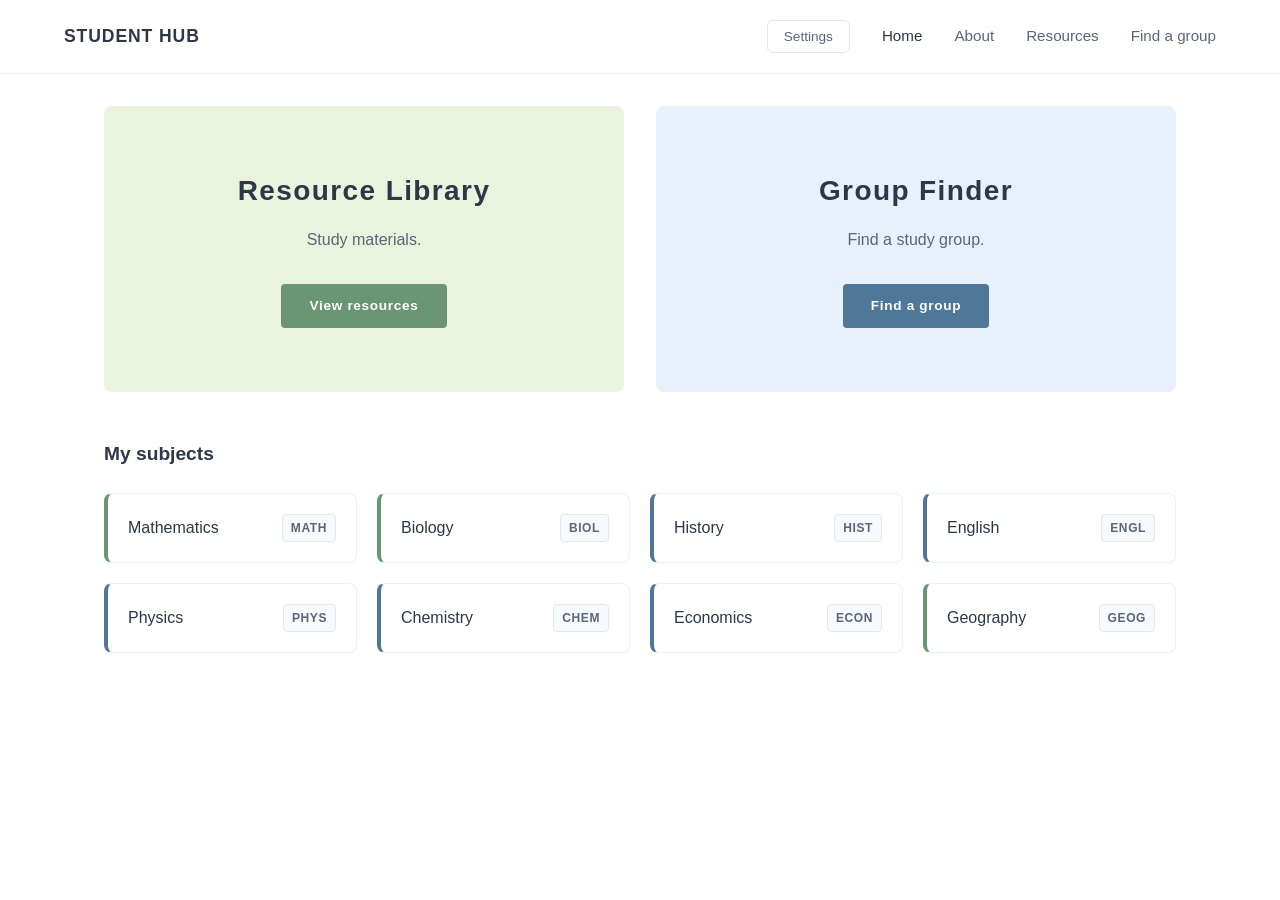
==== commit 9ab53e40: "added about link to nav bar on everypage" ====
--- a/index.html
+++ b/index.html
@@ -36,13 +36,11 @@
     </div>
 </div>
         <a href="index.html" class="active">Home</a>
+        <a href="about.html">About</a>
         <a href="resources.html">Resources</a>
         <a href="group-finder.html">Find a group</a>
     </div>   
 </nav>
-<section class="intro-section">
-    <p class="intro-text">Student Hub is a study platform built for Year 12 and 13 students preparing for NCEA externals. Browse the Resource Library for notes and past papers by subject, or use the Group Finder to connect with other students studying the same standards.</p>
-</section>
     <main class="container">
         <section class="split-layout">
             <div class="split-panel panel-resources">
--- a/css/style.css
+++ b/css/style.css
@@ -696,6 +696,10 @@
     border-color: #4a5568;
 }
 
+body.dark-mode .prompt-card {
+    color: #e2e8f0;
+}
+
 body.dark-mode .theme-option {
     color: #e2e8f0;
 }
@@ -1090,77 +1094,6 @@
     color: #a0aec0;
 }
 
-@media (max-width: 600px) {
-    .navbar {
-        flex-wrap: wrap;
-        gap: 0.75rem;
-    }
-
-    .nav-links {
-        width: 100%;
-        justify-content: space-between;
-        gap: 1rem;
-        flex-wrap: wrap;
-    }
-
-    .settings-menu-dropdown {
-        right: -10px;
-        min-width: 180px;
-    }
-
-    .timer-settings {
-        justify-content: flex-start;
-    }
-
-    .timer-controls {
-        flex-wrap: wrap;
-    }
-
-    .filter-bar {
-        flex-direction: column;
-    }
-
-    .filter-bar select {
-        width: 100%;
-    }
-
-    .post-form-row {
-        flex-direction: column;
-    }
-
-    .practice-buttons {
-        flex-direction: column;
-        align-items: flex-start;
-    }
-
-    .practice-buttons .btn,
-    .practice-buttons .btn-secondary {
-        width: 100%;
-        text-align: center;
-    }
-
-    .year-links {
-        flex-direction: column;
-    }
-
-    .year-links a {
-        width: 100%;
-        text-align: center;
-    }
-
-    .subject-header {
-        padding: 1.5rem;
-    }
-
-    .timer-box {
-        max-width: 100%;
-    }
-
-    .standard-select {
-        width: 100%;
-        min-width: 0;
-    }
-}
 
 .intro-section {
     padding: 1.5rem 5% 0;
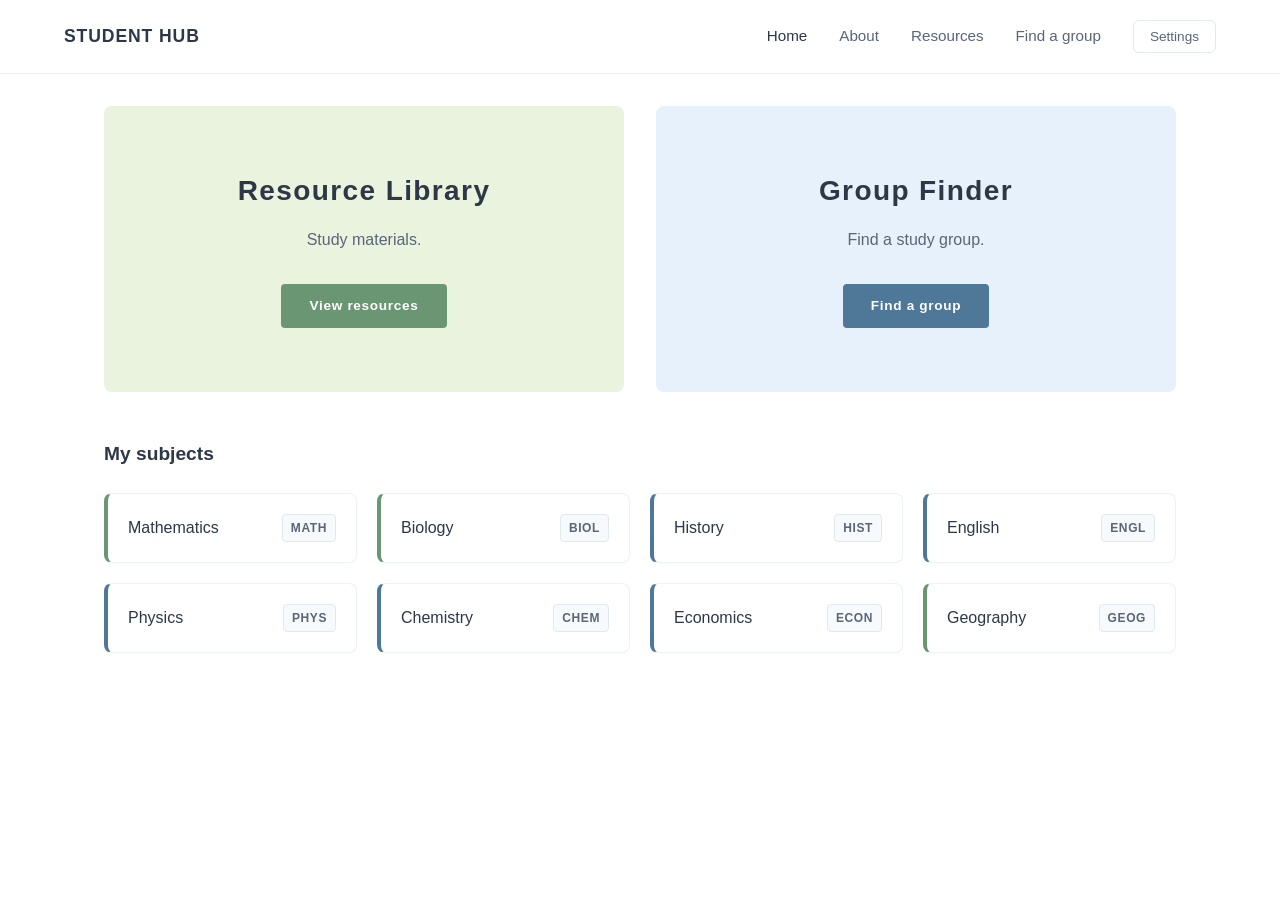
==== commit f242678a: "udpated nav bar" ====
--- a/index.html
+++ b/index.html
@@ -12,6 +12,10 @@
     <nav class="navbar">
     <a href="index.html" class="nav-logo">STUDENT HUB</a>
     <div class="nav-links">
+        <a href="index.html" class="active">Home</a>
+        <a href="about.html">About</a>
+        <a href="resources.html">Resources</a>
+        <a href="group-finder.html">Find a group</a>
         <div class="settings-menu">
     <button id="settingsMenuBtn" class="settings-menu-btn">
         <span>Settings</span>
@@ -35,10 +39,6 @@
 </div>
     </div>
 </div>
-        <a href="index.html" class="active">Home</a>
-        <a href="about.html">About</a>
-        <a href="resources.html">Resources</a>
-        <a href="group-finder.html">Find a group</a>
     </div>   
 </nav>
     <main class="container">
@@ -95,4 +95,4 @@
 
     <script src="js/main.js"></script>
 </body>
-</html>
+</html>
--- a/css/style.css
+++ b/css/style.css
@@ -1192,4 +1192,135 @@
         width: 100%;
         min-width: 0;
     }
+}
+
+.about-section {
+    max-width: 700px;
+}
+
+.about-text {
+    color: var(--text-main);
+    font-size: 1rem;
+    line-height: 1.7;
+    margin-bottom: 1.25rem;
+}
+
+.about-text:last-child {
+    margin-bottom: 0;
+}
+
+body.dark-mode .about-text {
+    color: #e2e8f0;
+}
+
+.about-hero {
+    padding: 2.5rem 0 2rem;
+    text-align: left;
+}
+
+.about-hero h1 {
+    font-size: 2.2rem;
+    margin-bottom: 0.5rem;
+    color: var(--text-main);
+}
+
+.about-hero p {
+    color: var(--text-muted);
+    font-size: 1.05rem;
+    max-width: 550px;
+}
+
+.about-features {
+    display: grid;
+    grid-template-columns: repeat(auto-fit, minmax(280px, 1fr));
+    gap: 1.5rem;
+    margin-bottom: 3rem;
+}
+
+.about-feature-card {
+    padding: 2rem;
+    border-radius: 10px;
+}
+
+.about-feature-card h2 {
+    font-size: 1.3rem;
+    margin-bottom: 0.75rem;
+}
+
+.about-feature-card p {
+    color: var(--text-muted);
+    line-height: 1.6;
+    font-size: 0.95rem;
+}
+
+.feature-resources {
+    background-color: var(--bg-resources);
+}
+
+.feature-resources h2 {
+    color: var(--btn-resources);
+}
+
+.feature-finder {
+    background-color: var(--bg-finder);
+}
+
+.feature-finder h2 {
+    color: var(--btn-finder);
+}
+
+.about-text-section {
+    max-width: 700px;
+    margin: 0 auto 2rem;
+    text-align: center;
+}
+.about-text-section .resource-subheading {
+    text-align: center;
+    border-bottom: none;
+}
+
+.about-text {
+    color: var(--text-main);
+    font-size: 1rem;
+    line-height: 1.7;
+    margin-bottom: 1.5rem;
+}
+
+.site-footer {
+    padding: 2rem 0 1rem;
+    border-top: 1px solid #edf2f7;
+    margin-top: 2rem;
+    color: var(--text-muted);
+    font-size: 0.85rem;
+}
+
+body.dark-mode .about-hero p,
+body.dark-mode .about-feature-card p,
+body.dark-mode .site-footer {
+    color: #a0aec0;
+}
+
+body.dark-mode .about-text {
+    color: #e2e8f0;
+}
+
+body.dark-mode .site-footer {
+    border-top-color: #4a5568;
+}
+
+
+body.dark-mode .about-feature-card {
+    background-color: #2d3748;
+}
+
+body.dark-mode .feature-resources h2 {
+    color: #8fc49b;
+}
+
+body.dark-mode .feature-finder h2 {
+    color: #8bb4d6;
+}
+
+body.dark-mode .about-feature-card p {
+    color: #a0aec0;
 }
